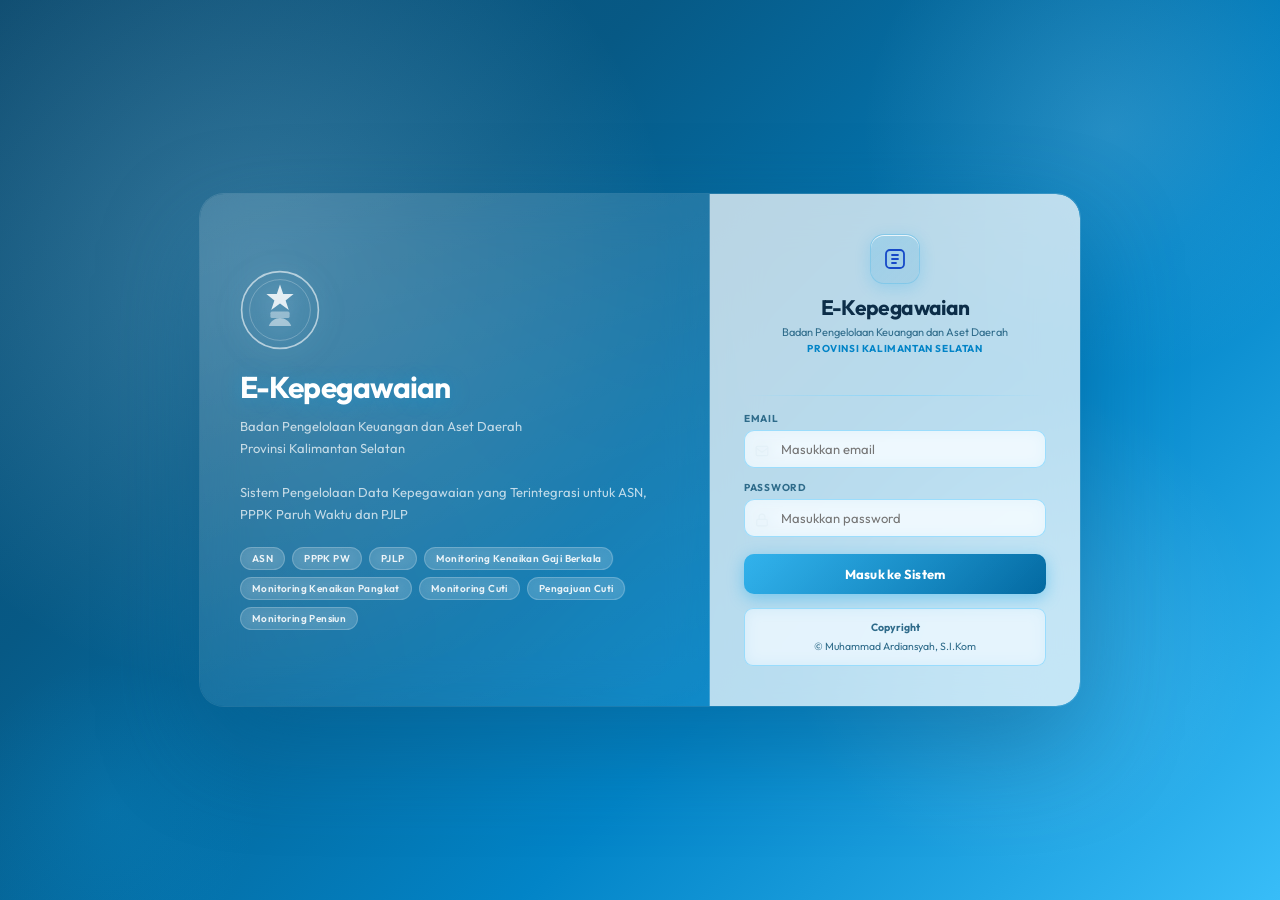
==== index.html @ 92412615 "Add files via upload" ====
<!DOCTYPE html>
<html lang="id">
<head>
<meta charset="UTF-8">
<meta name="viewport" content="width=device-width, initial-scale=1.0">
<title>E-Kepegawaian — BPKAD Provinsi Kalimantan Selatan</title>

<!-- Fonts -->
<link rel="preconnect" href="https://fonts.googleapis.com">
<link href="https://fonts.googleapis.com/css2?family=Outfit:wght@300;400;500;600;700&family=JetBrains+Mono:wght@400;500&display=swap" rel="stylesheet">

<!-- Styles -->
<link rel="stylesheet" href="css/main.css">

<!-- External Libraries -->
<script src="https://cdn.jsdelivr.net/npm/@supabase/supabase-js@2"></script>
<script src="https://cdnjs.cloudflare.com/ajax/libs/html2pdf.js/0.10.1/html2pdf.bundle.min.js"></script>
<script>
// Load XLSX asynchronously — app init waits until ready
var _xlsxReady = false;
(function(){
  var s = document.createElement('script');
  s.src = 'https://cdnjs.cloudflare.com/ajax/libs/xlsx/0.18.5/xlsx.full.min.js';
  s.async = true;
  s.onload = function(){ _xlsxReady = true; };
  s.onerror = function(){ _xlsxReady = false; console.warn('XLSX library failed to load. Export/Import will be unavailable.'); };
  document.head.appendChild(s);
})();
</script>
</head>
<body>

<!-- LOGIN SCREEN -->
<div id="login-screen">
  <div class="login-orb2"></div>
  <div class="login-wrap">
    <!-- Left branding panel -->
    <div class="login-side">
      <svg class="login-side-seal" viewBox="0 0 100 100" fill="none" xmlns="http://www.w3.org/2000/svg">
        <circle cx="50" cy="50" r="48" stroke="rgba(255,255,255,0.6)" stroke-width="2"/>
        <circle cx="50" cy="50" r="38" stroke="rgba(255,255,255,0.3)" stroke-width="1"/>
        <path d="M50 18L54 30H67L57 38L61 50L50 42L39 50L43 38L33 30H46L50 18Z" fill="rgba(255,255,255,0.85)"/>
        <path d="M50 60C44 60 38 64 36 70H64C62 64 56 60 50 60Z" fill="rgba(255,255,255,0.5)"/>
        <rect x="38" y="52" width="24" height="8" rx="2" fill="rgba(255,255,255,0.4)"/>
      </svg>
      <div class="login-side-title">E-Kepegawaian</div>
      <div class="login-side-sub">Badan Pengelolaan Keuangan dan Aset Daerah<br>Provinsi Kalimantan Selatan<br><br>Sistem Pengelolaan Data Kepegawaian yang Terintegrasi untuk ASN, PPPK Paruh Waktu dan PJLP</div>
      <div class="login-side-badges">
        <span class="login-badge">ASN</span>
        <span class="login-badge">PPPK PW</span>
        <span class="login-badge">PJLP</span>
        <span class="login-badge">Monitoring Kenaikan Gaji Berkala</span>
        <span class="login-badge">Monitoring Kenaikan Pangkat</span>
        <span class="login-badge">Monitoring Cuti</span>
        <span class="login-badge">Pengajuan Cuti</span>
        <span class="login-badge">Monitoring Pensiun</span>
      </div>
    </div>
    <!-- Right login form -->
    <div class="login-card">
      <div class="login-logo">
        <div class="login-logo-icon">
          <svg viewBox="0 0 24 24" fill="none" stroke="#1649c8" stroke-width="1.8" stroke-linecap="round"><rect x="3" y="3" width="18" height="18" rx="4"/><path d="M9 12h6M9 8h6M9 16h4"/></svg>
        </div>
        <div class="login-title">E-Kepegawaian</div>
        <div class="login-title-inst">Badan Pengelolaan Keuangan dan Aset Daerah</div>
        <div class="login-title-prov">Provinsi Kalimantan Selatan</div>
      </div>
      <div class="login-divider"></div>
      <div class="login-form">
        <div class="lf-group">
          <label>Email</label>
          <svg class="lf-icon" width="14" height="14" viewBox="0 0 24 24" fill="none" stroke="currentColor" stroke-width="2" stroke-linecap="round"><rect x="2" y="4" width="20" height="16" rx="2"/><path d="M2 7l10 7 10-7"/></svg>
          <input type="email" id="l-user" placeholder="Masukkan email" autocomplete="email">
        </div>
        <div class="lf-group">
          <label>Password</label>
          <svg class="lf-icon" width="14" height="14" viewBox="0 0 24 24" fill="none" stroke="currentColor" stroke-width="2" stroke-linecap="round"><rect x="3" y="11" width="18" height="11" rx="2"/><path d="M7 11V7a5 5 0 0 1 10 0v4"/></svg>
          <input type="password" id="l-pass" placeholder="Masukkan password" autocomplete="current-password">
        </div>
        <div class="login-error" id="l-err">Email atau password salah.</div>
        <button class="login-btn" onclick="doLogin()">Masuk ke Sistem</button>
      </div>
      <div class="login-accounts"><strong>Copyright</strong><br>© Muhammad Ardiansyah, S.I.Kom</div>
    </div>
  </div>
</div>

<!-- TOAST -->
<div class="toast" id="toast"></div>

<!-- MODAL OVERLAY -->
<div class="modal-overlay" id="modal" style="display:none" onclick="closeModalOutside(event)">
  <div class="modal" id="modal-box">
    <div class="modal-hdr"><div class="modal-title" id="modal-title">–</div><button class="modal-close" onclick="closeModal()">×</button></div>
    <div class="modal-body" id="modal-body"></div>
    <div class="modal-footer" id="modal-footer"></div>
  </div>
</div>

<!-- CONFIRM OVERLAY -->
<div class="modal-overlay" id="confirm-overlay" style="display:none">
  <div class="confirm-box" id="confirm-box">
    <div class="confirm-title" id="confirm-title"></div>
    <div class="confirm-msg" id="confirm-msg"></div>
    <div class="confirm-actions" id="confirm-actions"></div>
  </div>
</div>

<!-- APP -->
<div id="app">
  <div class="app-topbar">
    <button class="hamburger" id="ham-btn" onclick="toggleSidebar()" aria-label="Menu">
      <span></span><span></span><span></span>
    </button>
    <!-- Instansi Seal SVG -->
    <svg class="app-topbar-seal" viewBox="0 0 60 60" fill="none" xmlns="http://www.w3.org/2000/svg">
      <circle cx="30" cy="30" r="28" stroke="rgba(255,255,255,0.5)" stroke-width="1.5"/>
      <circle cx="30" cy="30" r="22" stroke="rgba(255,255,255,0.25)" stroke-width="1"/>
      <path d="M30 10L33 18H42L35 23L38 31L30 26L22 31L25 23L18 18H27L30 10Z" fill="rgba(255,255,255,0.85)"/>
      <rect x="24" y="34" width="12" height="5" rx="1.5" fill="rgba(255,255,255,0.5)"/>
      <path d="M23 41C23 38.8 26.1 37 30 37C33.9 37 37 38.8 37 41H23Z" fill="rgba(255,255,255,0.4)"/>
    </svg>
    <div class="tb-brand">
      <div class="app-topbar-logo">E-Kepegawaian</div>
      <div class="app-topbar-sub">BPKAD Prov. Kalsel</div>
    </div>
    <div class="app-topbar-right">
      <div class="user-chip">
        <div class="user-av" id="user-av">A</div>
        <div class="user-info">
          <span class="user-name" id="user-label">–</span>
          <span class="user-role" id="user-role-badge">–</span>
        </div>
      </div>
      <button class="logout-btn" onclick="doLogout()">⎋ Keluar</button>
    </div>
  </div>

  <!-- Mobile overlay -->
  <div id="sidebar-overlay" onclick="toggleSidebar()"></div>

  <div class="app-body">
    <div id="sidebar">
      <div class="s-brand">
        <div class="s-brand-icon">
          <svg viewBox="0 0 24 24" fill="none" stroke="#1649c8" stroke-width="1.8" stroke-linecap="round"><rect x="3" y="3" width="18" height="18" rx="4"/><path d="M9 12h6M9 8h6M9 16h4"/></svg>
        </div>
        <div>
          <div class="s-brand-name">E-Kepegawaian</div>
          <div class="s-brand-sub">BPKAD Prov. Kalsel</div>
        </div>
      </div>
      <nav>
        <div class="nl">Utama</div>
        <button class="ni active" onclick="showPage('dashboard',this)">
          <svg viewBox="0 0 24 24" fill="none" stroke="currentColor" stroke-width="2" stroke-linecap="round"><rect x="3" y="3" width="7" height="7" rx="1"/><rect x="14" y="3" width="7" height="7" rx="1"/><rect x="3" y="14" width="7" height="7" rx="1"/><rect x="14" y="14" width="7" height="7" rx="1"/></svg>
          Dashboard
        </button>
        <div class="nl">Data Pegawai</div>
        <button class="ni" onclick="showPage('asn',this)">
          <svg viewBox="0 0 24 24" fill="none" stroke="currentColor" stroke-width="2" stroke-linecap="round"><circle cx="12" cy="8" r="4"/><path d="M4 20c0-4 3.6-7 8-7s8 3 8 7"/></svg>
          Data ASN
        </button>
        <button class="ni" onclick="showPage('pppk',this)">
          <svg viewBox="0 0 24 24" fill="none" stroke="currentColor" stroke-width="2" stroke-linecap="round"><path d="M17 21v-2a4 4 0 0 0-4-4H5a4 4 0 0 0-4 4v2"/><circle cx="9" cy="7" r="4"/><path d="M23 21v-2a4 4 0 0 0-3-3.87M16 3.13a4 4 0 0 1 0 7.75"/></svg>
          PPPK PW
        </button>
        <button class="ni" onclick="showPage('pjlp',this)">
          <svg viewBox="0 0 24 24" fill="none" stroke="currentColor" stroke-width="2" stroke-linecap="round"><rect x="2" y="7" width="20" height="14" rx="2"/><path d="M16 7V5a2 2 0 0 0-2-2h-4a2 2 0 0 0-2 2v2"/></svg>
          PJLP
        </button>
        <div class="nl">Administrasi</div>
        <button class="ni" onclick="showPage('cuti',this)">
          <svg viewBox="0 0 24 24" fill="none" stroke="currentColor" stroke-width="2" stroke-linecap="round"><rect x="3" y="4" width="18" height="18" rx="2"/><line x1="16" y1="2" x2="16" y2="6"/><line x1="8" y1="2" x2="8" y2="6"/><line x1="3" y1="10" x2="21" y2="10"/><path d="M8 14h.01M12 14h.01M16 14h.01M8 18h.01M12 18h.01M16 18h.01"/></svg>
          Pengajuan Cuti
          <span class="nbadge" id="cuti-badge">0</span>
        </button>
        <button class="ni" onclick="showPage('alokasi-cuti',this)">
          <svg viewBox="0 0 24 24" fill="none" stroke="currentColor" stroke-width="2" stroke-linecap="round"><circle cx="12" cy="12" r="9"/><path d="M12 8v4l3 3"/><path d="M3.05 11a9 9 0 1 0 .5-2.69"/></svg>
          Alokasi Cuti
        </button>
        <button class="ni" onclick="showPage('kp',this)">
          <svg viewBox="0 0 24 24" fill="none" stroke="currentColor" stroke-width="2" stroke-linecap="round"><polyline points="22 12 18 12 15 21 9 3 6 12 2 12"/></svg>
          Kenaikan Pangkat
          <span class="nbadge" id="kp-badge">0</span>
        </button>
        <button class="ni" onclick="showPage('kgb',this)">
          <svg viewBox="0 0 24 24" fill="none" stroke="currentColor" stroke-width="2" stroke-linecap="round"><circle cx="12" cy="12" r="9"/><polyline points="12 7 12 12 15 15"/></svg>
          KGB
          <span class="nbadge warn" id="kgb-badge">0</span>
        </button>
        <button class="ni" onclick="showPage('pensiun',this)">
          <svg viewBox="0 0 24 24" fill="none" stroke="currentColor" stroke-width="2" stroke-linecap="round"><path d="M20 21v-2a4 4 0 0 0-4-4H8a4 4 0 0 0-4 4v2"/><circle cx="12" cy="7" r="4"/><path d="M16 3.13a4 4 0 0 1 0 7.75"/><line x1="18" y1="8" x2="22" y2="8"/></svg>
          Monitoring Pensiun
          <span class="nbadge warn" id="pensiun-badge">0</span>
        </button>
        <div class="nl">Sistem</div>
        <button class="ni" onclick="showPage('audit',this)">
          <svg viewBox="0 0 24 24" fill="none" stroke="currentColor" stroke-width="2" stroke-linecap="round"><path d="M14 2H6a2 2 0 0 0-2 2v16a2 2 0 0 0 2 2h12a2 2 0 0 0 2-2V8z"/><polyline points="14 2 14 8 20 8"/><line x1="16" y1="13" x2="8" y2="13"/><line x1="16" y1="17" x2="8" y2="17"/><polyline points="10 9 9 9 8 9"/></svg>
          Audit Trail
        </button>
        <button class="ni" onclick="showPage('settings',this)">
          <svg viewBox="0 0 24 24" fill="none" stroke="currentColor" stroke-width="2" stroke-linecap="round"><circle cx="12" cy="12" r="3"/><path d="M19.07 4.93a10 10 0 0 1 1.41 1.41M2.93 4.93a10 10 0 0 0-1.41 1.41M19.07 19.07a10 10 0 0 0 1.41-1.41M2.93 19.07a10 10 0 0 1-1.41-1.41M12 2v2M12 20v2M2 12H0M22 12h2"/><circle cx="12" cy="12" r="7"/></svg>
          Pengaturan
        </button>
      </nav>
      <div class="s-foot" id="s-foot">E-Kepegawaian v4.0<br><span style="color:var(--grn-tx)">● Online</span> · © 2025 BPKAD Prov. Kalsel</div>
    </div>

    <div id="main">
      <div class="page-topbar">
        <div><div class="pt-title" id="pt-title">Dashboard</div><div class="pt-sub" id="pt-sub">Ringkasan data kepegawaian</div></div>
        <div class="pt-right" id="pt-actions"></div>
      </div>
      <div class="content">

        <!-- DASHBOARD -->
        <div class="page active" id="page-dashboard">
          <div class="stats-grid" id="db-stats"></div>
          <div id="db-alert-wrap"></div>
          <div class="charts-row" id="db-charts1"></div>
          <div class="charts-row3" id="db-charts2"></div>
          <div class="cc" id="db-kp-box"></div>
        </div>

        <!-- ASN -->
        <div class="page" id="page-asn">
          <div class="filter-row">
            <input class="search-box" type="text" placeholder="Cari NIP / Nama...">
            <select class="filter-sel" id="asn-f-unit"><option value="">Semua Unit</option></select>
            <select class="filter-sel" id="asn-f-sub"><option value="">Semua Sub Unit</option></select>
          </div>
          <div class="tc">
            <div class="tc-hdr"><div class="tc-title" id="asn-count">Data ASN</div></div>
            <div style="overflow-x:auto"><table style="width:100%"><thead id="asn-thead"></thead><tbody id="asn-tbody"></tbody></table></div>
            <div class="pg" id="asn-pg"></div>
          </div>
        </div>

        <!-- PPPK -->
        <div class="page" id="page-pppk">
          <div class="filter-row">
            <input class="search-box" type="text" placeholder="Cari NIPPPK / Nama...">
            <select class="filter-sel" id="pppk-f-unit"><option value="">Semua Unit</option></select>
            <select class="filter-sel" id="pppk-f-sub"><option value="">Semua Sub Unit</option></select>
          </div>
          <div class="tc">
            <div class="tc-hdr"><div class="tc-title" id="pppk-count">PPPK PW</div></div>
            <div style="overflow-x:auto"><table style="width:100%"><thead id="pppk-thead"></thead><tbody id="pppk-tbody"></tbody></table></div>
            <div class="pg" id="pppk-pg"></div>
          </div>
        </div>

        <!-- PJLP -->
        <div class="page" id="page-pjlp">
          <div class="filter-row">
            <input class="search-box" type="text" placeholder="Cari No.Pesanan / Nama...">
            <select class="filter-sel" id="pjlp-f-unit"><option value="">Semua Unit</option></select>
            <select class="filter-sel" id="pjlp-f-sub"><option value="">Semua Sub Unit</option></select>
          </div>
          <div class="tc">
            <div class="tc-hdr"><div class="tc-title" id="pjlp-count">PJLP</div></div>
            <div style="overflow-x:auto"><table style="width:100%"><thead id="pjlp-thead"></thead><tbody id="pjlp-tbody"></tbody></table></div>
            <div class="pg" id="pjlp-pg"></div>
          </div>
        </div>

        <!-- KP -->
        <div class="page" id="page-kp">
          <div class="filter-row">
            <input class="search-box" type="text" id="kp-q" placeholder="Cari NIP / Nama..." oninput="refreshTable2('kp')">
            <select class="filter-sel" id="kp-f-unit" onchange="refreshTable2('kp')"><option value="">Semua Unit</option></select>
            <select class="filter-sel" id="kp-f-status" onchange="refreshTable2('kp')">
              <option value="">Semua Status</option>
              <option value="Memenuhi Syarat">Memenuhi Syarat</option>
              <option value="Mengingatkan">Mengingatkan (≤ 4 bln)</option>
              <option value="Belum Memenuhi Syarat">Belum Memenuhi Syarat</option>
              <option value="Batas Pendidikan">Batas Pendidikan</option>
            </select>
          </div>
          <div class="tc">
            <div class="tc-hdr"><div class="tc-title">Kenaikan Pangkat</div></div>
            <div style="overflow-x:auto"><table style="width:100%"><thead id="kp-thead"></thead><tbody id="kp-tbody"></tbody></table></div>
            <div class="pg" id="kp-pg"></div>
          </div>
        </div>

        <!-- KGB -->
        <div class="page" id="page-kgb">
          <div class="filter-row">
            <input class="search-box" type="text" id="kgb-q" placeholder="Cari NIP / Nama..." oninput="refreshTable2('kgb')">
            <select class="filter-sel" id="kgb-f-unit" onchange="refreshTable2('kgb')"><option value="">Semua Unit</option></select>
            <select class="filter-sel" id="kgb-f-status" onchange="refreshTable2('kgb')">
              <option value="">Semua Status</option>
              <option value="Segera">Segera (≤ 30 hari)</option>
              <option value="Normal">Normal</option>
              <option value="Lewat Jatuh Tempo">Lewat Jatuh Tempo</option>
            </select>
          </div>
          <div class="tc">
            <div class="tc-hdr"><div class="tc-title">KGB</div></div>
            <div style="overflow-x:auto"><table style="width:100%"><thead id="kgb-thead"></thead><tbody id="kgb-tbody"></tbody></table></div>
            <div class="pg" id="kgb-pg"></div>
          </div>
        </div>

        <!-- PENSIUN -->
        <div class="page" id="page-pensiun">
          <div class="filter-row">
            <input class="search-box" type="text" id="pensiun-q" placeholder="Cari NIP / Nama..." oninput="refreshTablePensiun()">
            <select class="filter-sel" id="pensiun-unit" onchange="refreshTablePensiun()"><option value="">Semua Unit</option></select>
            <select class="filter-sel" id="pensiun-status" onchange="refreshTablePensiun()">
              <option value="">Semua Status</option>
              <option value="Segera Pensiun">Segera Pensiun (≤6 bln)</option>
              <option value="Aktif">Aktif</option>
            </select>
            <button class="btn btn-primary" onclick="exportExcelPensiun()">⬇ Export Excel</button>
          </div>
          <!-- Ringkasan -->
          <div style="display:flex;gap:8px;flex-wrap:wrap;margin-bottom:10px">

          </div>
          <div class="tc">
            <div class="tc-hdr"><div class="tc-title" id="pensiun-count">Monitoring Pensiun ASN</div></div>
            <div style="overflow-x:auto"><table style="width:100%"><thead id="pensiun-thead"></thead><tbody id="pensiun-tbody"></tbody></table></div>
            <div class="pg" id="pensiun-pg"></div>
          </div>
        </div>

        <!-- SETTINGS -->
        <div class="page" id="page-settings">
          <div>

            <!-- Logo Instansi Section -->
            <div class="cc admin-only" style="margin-bottom:16px">
              <div class="cc-title"><span class="cc-title-dot" style="background:#1649c8"></span>Logo Instansi</div>
              <div style="display:flex;align-items:center;gap:20px;margin-bottom:16px">
                <div id="logo-preview-wrap" style="width:80px;height:80px;border-radius:12px;border:2px dashed var(--bd2);overflow:hidden;display:flex;align-items:center;justify-content:center;background:var(--bg2);flex-shrink:0">
                  <img id="logo-preview-img" src="" alt="" style="width:100%;height:100%;object-fit:contain;display:none">
                  <svg id="logo-preview-placeholder" width="32" height="32" viewBox="0 0 24 24" fill="none" stroke="var(--tx3)" stroke-width="1.5" stroke-linecap="round"><rect x="3" y="3" width="18" height="18" rx="4"/><path d="M9 12h6M9 8h6M9 16h4"/></svg>
                </div>
                <div style="flex:1">
                  <div style="font-size:13px;font-weight:600;margin-bottom:4px">Logo saat ini</div>
                  <div id="logo-filename" style="font-size:11px;color:var(--tx3);margin-bottom:10px">Belum ada logo yang diupload</div>
                  <div style="display:flex;gap:8px">
                    <button class="btn btn-primary always-allow" onclick="document.getElementById('logo-file-input').click()">
                      <svg width="12" height="12" viewBox="0 0 24 24" fill="none" stroke="currentColor" stroke-width="2" stroke-linecap="round"><path d="M21 15v4a2 2 0 0 1-2 2H5a2 2 0 0 1-2-2v-4"/><polyline points="17 8 12 3 7 8"/><line x1="12" y1="3" x2="12" y2="15"/></svg>
                      Upload Logo
                    </button>
                    <button class="btn btn-danger always-allow" id="logo-remove-btn" onclick="removeLogo()" style="display:none">Hapus Logo</button>
                  </div>
                  <input type="file" id="logo-file-input" accept=".jpg,.jpeg,.png" style="display:none" onchange="handleLogoUpload(event)">
                  <div style="font-size:11px;color:var(--tx3);margin-top:8px">Format: JPG, PNG · Maks: 2MB · Rekomendasi: 200×200px</div>
                </div>
              </div>
              <div id="logo-upload-status"></div>
            </div>
<!-- Tambahkan ini di halaman Pengaturan, misalnya setelah section Fonnte Token -->

<div class="card" style="margin-bottom:18px">
  <div style="font-size:13px;font-weight:700;color:var(--tx1);margin-bottom:12px">
    🔢 Penomoran Surat Cuti
  </div>
  <div style="font-size:12px;color:var(--tx2);margin-bottom:12px;line-height:1.6;background:var(--primary-bg);border-radius:8px;padding:10px 12px">
    Atur nomor urut awal surat cuti tahun ini.<br>
    Jika surat terakhir bernomor <strong>045</strong>, isi <strong>46</strong> agar surat berikutnya mulai dari 046.<br>
    <span style="font-size:11px;color:var(--tx3)">Nomor dapat diubah juga secara manual saat cetak surat.</span>
  </div>
  <div style="display:flex;gap:10px;align-items:flex-end">
    <div class="fg" style="flex:1;margin:0">
      <label>Nomor Urut Awal Surat Cuti Tahun Ini</label>
      <input type="number" id="no-urut-cuti-input" min="1" placeholder="cth: 46" style="max-width:180px">
    </div>
    <button class="btn btn-primary" onclick="saveNoUrutCuti()">Simpan</button>
  </div>
</div>
            <!-- Tambahkan di halaman Pengaturan, setelah section Nomor Urut Surat Cuti -->

<div class="card" style="margin-bottom:18px">
  <div style="font-size:13px;font-weight:700;color:var(--tx1);margin-bottom:4px">
    📅 Libur Nasional
  </div>
  <div style="font-size:11px;color:var(--tx3);margin-bottom:14px">
    Data diambil otomatis dari API. Anda bisa tambah/hapus secara manual.
  </div>

  <!-- Pilih tahun + tombol aksi -->
  <div style="display:flex;gap:8px;align-items:center;flex-wrap:wrap;margin-bottom:12px">
    <select id="libur-tahun-select" style="width:100px" onchange="renderLiburNasional()">
      <option value="2025">2025</option>
      <option value="2026" selected>2026</option>
      <option value="2027">2027</option>
    </select>
    <span id="libur-count" style="font-size:11px;color:var(--tx3);flex:1">— hari libur</span>
    <button class="btn" onclick="syncLiburDariAPI()" title="Ambil dari API dan merge">
      🔄 Sync API
    </button>
    <button class="btn" onclick="resetLiburKeAPI()" title="Timpa dengan data API">
      ↺ Reset dari API
    </button>
  </div>

  <!-- Tambah manual -->
  <div style="display:flex;gap:8px;align-items:flex-end;margin-bottom:12px">
    <div class="fg" style="flex:1;margin:0">
      <label>Tambah Tanggal Libur Manual</label>
      <input type="date" id="libur-tgl-input">
    </div>
    <button class="btn btn-primary" onclick="tambahLiburManual()">+ Tambah</button>
  </div>

  <!-- Daftar libur -->
  <div id="libur-list" style="max-height:280px;overflow-y:auto;font-size:12px">
    <div style="color:var(--tx3);font-size:12px">Memuat...</div>
  </div>
</div>

            <!-- Tabel Gaji PNS PP No. 5/2024 -->
            <div class="cc admin-only" style="margin-bottom:16px">
              <div class="cc-title"><span class="cc-title-dot" style="background:#1649c8"></span>Tabel Gaji Pokok PNS — PP No. 5 Tahun 2024</div>
              <div style="font-size:11px;color:var(--tx2);margin-bottom:12px;line-height:1.6;background:var(--primary-bg);border-radius:8px;padding:10px 12px">
                Isi gaji pokok sesuai golongan dan masa kerja. Nilai digunakan untuk kalkulasi otomatis saat cetak SK KGB.<br>
                <span style="font-size:10px;color:var(--tx3)">Geser tabel ke kanan untuk melihat semua kolom masa kerja.</span>
              </div>
              <div id="tabel-gaji-container">
                <div style="color:var(--tx3);font-size:12px;padding:12px 0">Memuat tabel gaji...</div>
              </div>
            </div>

            <!-- Template Pesan WA -->
            <div class="cc admin-only" style="margin-bottom:16px">
              <div class="cc-title"><span class="cc-title-dot" style="background:#25D366"></span>Template Pesan WhatsApp</div>
              <div style="font-size:12px;color:var(--tx2);margin-bottom:12px;line-height:1.6;background:var(--grn-bg);border-radius:8px;padding:10px 12px">
                Variabel yang bisa dipakai: <code>{nama}</code> <code>{nip}</code> <code>{jenis_cuti}</code> <code>{tgl_mulai}</code> <code>{tgl_selesai}</code> <code>{hari_kerja}</code> <code>{sisa_cuti}</code> <code>{no_surat}</code> <code>{alasan}</code> <code>{disetujui_oleh}</code>
              </div>
              <div id="wa-templates-form"></div>
              <button class="btn btn-success always-allow" onclick="saveWATemplates()" style="margin-top:12px">Simpan Semua Template</button>
            </div>

            <!-- Fonnte WA Config -->
            <div class="cc admin-only" style="margin-bottom:16px">
              <div class="cc-title"><span class="cc-title-dot" style="background:#25D366"></span>Konfigurasi WhatsApp (Fonnte)</div>
              <div style="font-size:12px;color:var(--tx2);margin-bottom:12px;line-height:1.6;background:var(--grn-bg);border-radius:8px;padding:10px 12px">
                Token didapat dari <strong>dashboard.fonnte.com</strong> → Devices → Token.<br>
                Token disimpan di database dan digunakan untuk notifikasi pengajuan & persetujuan cuti.
              </div>
              <div style="display:flex;gap:10px;align-items:flex-end">
                <div class="fg" style="flex:1;margin-bottom:0">
                  <label>Fonnte Token</label>
                  <input type="text" id="fonnte-token-input" placeholder="Paste token Fonnte di sini...">
                </div>
                <button class="btn btn-success always-allow" onclick="saveFonnteToken()" style="white-space:nowrap">Simpan Token</button>
                <button class="btn always-allow" onclick="testFonnteToken()" style="white-space:nowrap">Test WA</button>
              </div>
              <!-- WA Admin TTE -->
              <div style="margin-top:14px;padding-top:14px;border-top:1px solid var(--bd)">
                <div style="font-size:11px;color:var(--tx3);margin-bottom:8px">
                  📋 Nomor WA Admin TTE — digunakan untuk pengiriman SK yang memerlukan Tanda Tangan Elektronik.
                </div>
                <div style="display:flex;gap:10px;align-items:flex-end">
                  <div class="fg" style="flex:1;margin-bottom:0">
                    <label>Nomor WA Admin TTE</label>
                    <input type="text" id="wa-admin-tte-input" placeholder="cth: 08123456789">
                  </div>
                  <button class="btn btn-success always-allow" onclick="saveWaAdminTTE()" style="white-space:nowrap">Simpan</button>
                </div>
              </div>
            </div>

            <!-- Manajemen Pengguna -->
            <div class="cc admin-only" style="margin-bottom:16px" id="user-mgmt-section">
              <div class="cc-title" style="display:flex;align-items:center;justify-content:space-between">
                <span><span class="cc-title-dot" style="background:#5b21b6"></span>Manajemen Pengguna</span>
                <button class="btn btn-primary btn-sm always-allow" onclick="openTambahUser()">+ Tambah Pengguna</button>
              </div>
              <div style="overflow-x:auto;margin-top:8px">
                <table style="width:100%;border-collapse:collapse;font-size:12px">
                  <thead>
                    <tr style="background:var(--bg2)">
                      <th style="padding:8px 12px;text-align:left;font-size:10px;font-weight:700;color:var(--tx2);text-transform:uppercase;letter-spacing:.04em;border-bottom:1px solid var(--bd)">Username</th>
                      <th style="padding:8px 12px;text-align:left;font-size:10px;font-weight:700;color:var(--tx2);text-transform:uppercase;letter-spacing:.04em;border-bottom:1px solid var(--bd)">Nama / Label</th>
                      <th style="padding:8px 12px;text-align:left;font-size:10px;font-weight:700;color:var(--tx2);text-transform:uppercase;letter-spacing:.04em;border-bottom:1px solid var(--bd)">Role</th>
                      <th style="padding:8px 12px;text-align:left;font-size:10px;font-weight:700;color:var(--tx2);text-transform:uppercase;letter-spacing:.04em;border-bottom:1px solid var(--bd)">Dibuat</th>
                      <th style="padding:8px 12px;border-bottom:1px solid var(--bd)"></th>
                    </tr>
                  </thead>
                  <tbody id="user-table-body"></tbody>
                </table>
              </div>
            </div>

            

            <!-- App Info -->
            <div class="cc">
              <div class="cc-title"><span class="cc-title-dot" style="background:var(--tx3)"></span>Informasi Sistem</div>
              <div style="display:grid;grid-template-columns:1fr 1fr;gap:10px;font-size:12px">
                <div style="padding:10px;background:var(--bg2);border-radius:8px"><div style="color:var(--tx3);font-size:10px;margin-bottom:3px">VERSI</div><strong>E-Kepegawaian v6.0</strong></div>
                <div style="padding:10px;background:var(--bg2);border-radius:8px"><div style="color:var(--tx3);font-size:10px;margin-bottom:3px">INSTANSI</div><strong>BPKAD Prov. Kalsel</strong></div>
                <div style="padding:10px;background:var(--bg2);border-radius:8px"><div style="color:var(--tx3);font-size:10px;margin-bottom:3px">STORAGE</div><strong>Supabase PostgreSQL</strong></div>
                <div style="padding:10px;background:var(--bg2);border-radius:8px"><div style="color:var(--tx3);font-size:10px;margin-bottom:3px">PENGGUNA LOGIN</div><strong id="settings-user-info">–</strong></div>
              </div>
            </div>

          </div>
        </div>

        <!-- AUDIT TRAIL -->
        <div class="page" id="page-audit">
          <div id="audit-container">
            <div style="text-align:center;padding:30px;color:var(--tx3)">Memuat log aktivitas...</div>
          </div>
        </div>

        <!-- PENGAJUAN CUTI -->
        <div class="page" id="page-cuti">
          <div class="filter-row">
            <input class="search-box" type="text" id="cuti-search" placeholder="Cari nama / NIP...">
            <select class="filter-sel" id="cuti-f-unit"><option value="">Semua Unit</option></select>
            <select class="filter-sel" id="cuti-f-status">
              <option value="">Semua Status</option>
              <option value="draft">Draft</option>
              <option value="step1">Menunggu Atasan Langsung</option>
              <option value="step2">Menunggu Pejabat yang Berwenang Memberikan Cuti</option>
              <option value="approved">Disetujui</option>
              <option value="rejected">Ditolak</option>
              <option value="cancelled">Dibatalkan</option>
            </select>
            <select class="filter-sel" id="cuti-f-year"><option value="">Semua Tahun</option></select>
          </div>
          <div class="tc">
            <div class="tc-hdr"><div class="tc-title" id="cuti-count">Pengajuan Cuti</div></div>
            <div style="overflow-x:auto"><table style="width:100%"><thead id="cuti-thead"></thead><tbody id="cuti-tbody"></tbody></table></div>
            <div class="pg" id="cuti-pg"></div>
          </div>
        </div>

        <!-- ALOKASI CUTI -->
        <div class="page" id="page-alokasi-cuti">
          <div>
            <div class="cc admin-only" style="margin-bottom:14px">
              <div class="cc-title"><span class="cc-title-dot" style="background:#1649c8"></span>Pengaturan Alokasi & Kebijakan Cuti</div>
              <div style="display:grid;grid-template-columns:1fr 1fr;gap:14px;margin-top:10px">
                <!-- Kolom kiri: alokasi default -->
                <div style="padding:14px;background:var(--bg2);border-radius:10px">
                  <div style="font-size:11px;font-weight:700;color:var(--tx2);text-transform:uppercase;letter-spacing:.04em;margin-bottom:10px">Alokasi Default Per Tahun</div>
                  <div style="display:flex;align-items:center;gap:8px;margin-bottom:6px">
                    <input type="number" id="def-al-global" min="0" max="365" style="width:80px;font-size:16px;font-weight:700;text-align:center">
                    <span style="font-size:12px;color:var(--tx2)">hari / tahun</span>
                  </div>
                  <div style="font-size:11px;color:var(--tx3)">Berlaku untuk semua ASN yang belum di-override</div>
                </div>
                <!-- Kolom kanan: carry over -->
                <div style="padding:14px;background:var(--bg2);border-radius:10px">
                  <div style="font-size:11px;font-weight:700;color:var(--tx2);text-transform:uppercase;letter-spacing:.04em;margin-bottom:10px">Sisa Cuti Tahun Lalu (Carry Over)</div>
                  <div style="display:flex;align-items:center;gap:10px;margin-bottom:8px">
                    <label style="display:flex;align-items:center;gap:6px;cursor:pointer;font-size:12px">
                      <input type="checkbox" id="co-enabled" style="width:15px;height:15px;accent-color:var(--primary)">
                      Aktifkan carry over otomatis
                    </label>
                  </div>
                  <div id="co-max-wrap" style="display:flex;align-items:center;gap:8px;margin-bottom:4px">
                    <span style="font-size:12px;color:var(--tx2)">Maks carry over:</span>
                    <input type="number" id="co-max" min="0" max="999" style="width:70px;text-align:center">
                    <span style="font-size:12px;color:var(--tx2)">hari</span>
                    <span style="font-size:10px;color:var(--tx3)">(999 = tidak terbatas)</span>
                  </div>
                  <div style="font-size:11px;color:var(--tx3)">Sisa cuti tahun lalu otomatis ditambahkan ke alokasi tahun ini. Admin tetap bisa mengatur manual per pegawai.</div>
                </div>
              </div>
              <div style="margin-top:12px;display:flex;gap:8px;align-items:center">
                <button class="btn btn-primary always-allow" onclick="saveDefaultAlokasi()">Simpan Pengaturan</button>
                <span id="alokasi-save-msg" style="font-size:11px;color:var(--grn-tx)"></span>
              </div>
            </div>
            <div class="cc">
              <div class="cc-title"><span class="cc-title-dot" style="background:#065f46"></span>Override Alokasi Per Pegawai ASN</div>
              <div style="display:flex;gap:8px;margin-bottom:12px;flex-wrap:wrap">
                <input class="search-box" type="text" id="alokasi-search" placeholder="Cari nama / NIP..." style="flex:1;min-width:180px">
                <select class="filter-sel" id="alokasi-f-unit"><option value="">Semua Unit</option></select>
                <select class="filter-sel" id="alokasi-f-year">
                  <option value="">Tahun ini</option>
                </select>
              </div>
              <div style="overflow-x:auto">
                <table style="width:100%"><thead id="alokasi-thead"></thead><tbody id="alokasi-tbody"></tbody></table>
              </div>
              <div class="pg" id="alokasi-pg"></div>
            </div>
          </div>
        </div>

        <!-- DETAIL CUTI -->
        <div class="page" id="page-cuti-detail">
          <div class="detail-wrap" id="cuti-detail-content"></div>
        </div>

        <!-- PRINT SURAT CUTI -->
        <div id="print-surat"></div>
        <div id="print-surat-kgb"></div>

        <!-- DETAIL -->
        <div class="page" id="page-detail"><div class="detail-wrap" id="detail-content"></div></div>

      </div><!-- content -->
    </div><!-- main -->
  </div><!-- app-body -->
</div><!-- app -->


<!-- App Scripts — urutan load penting! -->
<script src="js/config.js"></script>
<script src="js/helpers.js"></script>
<script src="js/nav.js"></script>
<script src="js/data.js"></script>
<script src="js/dashboard.js"></script>
<script src="js/table.js"></script>
<script src="js/form.js"></script>
<script src="js/photo.js"></script>
<script src="js/settings.js"></script>
<script src="js/audittrail.js"></script>
<script src="js/cuti.js"></script>
<script src="js/alokasi.js"></script>
<script src="js/app.js"></script>
<script src="js/kgb.js"></script>
  <script src="js/auth.js"></script>

</body>
</html>
---- css/main.css ----
*,*::before,*::after{box-sizing:border-box;margin:0;padding:0}
:root{
  --fm:'Outfit','Segoe UI',system-ui,sans-serif;
  --fmo:'JetBrains Mono','Consolas',monospace;

  /* Sky-cloud blue palette */
  --sky-50:#f0f9ff;--sky-100:#e0f2fe;--sky-200:#bae6fd;
  --sky-300:#7dd3fc;--sky-400:#38bdf8;--sky-500:#0ea5e9;
  --sky-600:#0284c7;--sky-700:#0369a1;--sky-800:#075985;--sky-900:#0c4a6e;

  /* Glass surface vars */
  --glass-bg:rgba(255,255,255,0.62);
  --glass-border:rgba(255,255,255,0.75);
  --glass-shadow:0 8px 32px rgba(14,165,233,0.12);
  --glass-blur:blur(16px);

  /* Background mesh */
  --bg0:#dff0fc;
  --bg1:rgba(255,255,255,0.75);
  --bg2:rgba(240,249,255,0.8);
  --bg3:#bae6fd;

  /* Text */
  --tx1:#0c2d48;--tx2:#2e6b8a;--tx3:#6ba3bc;

  /* Brand */
  --primary:#0284c7;--primary-bg:rgba(14,165,233,0.1);--primary-tx:#0369a1;
  --primary-dark:#075985;--primary-glow:rgba(14,165,233,0.35);

  /* Status */
  --grn-bg:rgba(209,250,229,0.7);--grn-tx:#065f46;--grn-bd:#6ee7b7;
  --amb-bg:rgba(254,243,199,0.7);--amb-tx:#92400e;--amb-bd:#fcd34d;
  --red-bg:rgba(254,226,226,0.7);--red-tx:#991b1b;--red-bd:#fca5a5;
  --pur-bg:rgba(237,233,254,0.7);--pur-tx:#5b21b6;

  /* Borders */
  --bd:rgba(186,230,253,0.6);
  --bd2:rgba(125,211,252,0.7);

  /* Radius & shadow */
  --r8:10px;--r12:14px;--r16:18px;
  --shadow:0 2px 12px rgba(14,165,233,0.08),0 1px 3px rgba(14,165,233,0.05);
  --shadow-md:0 8px 32px rgba(14,165,233,0.15);
  --shadow-lg:0 20px 60px rgba(12,74,110,0.18);
  --transition:.2s cubic-bezier(.4,0,.2,1);
}

/* ── GLOBAL BACKGROUND MESH ── */
body{
  font-family:var(--fm);font-size:14px;color:var(--tx1);height:100vh;overflow:hidden;
  background:
    radial-gradient(ellipse 80% 60% at 20% -10%, rgba(186,230,253,0.7) 0%, transparent 60%),
    radial-gradient(ellipse 60% 50% at 80% 110%, rgba(14,165,233,0.15) 0%, transparent 55%),
    radial-gradient(ellipse 40% 40% at 60% 30%, rgba(224,242,254,0.5) 0%, transparent 50%),
    linear-gradient(160deg, #dff0fc 0%, #e0f2fe 40%, #f0f9ff 100%);
}

/* ── SKELETON LOADING ── */
@keyframes shimmer{0%{background-position:-400px 0}100%{background-position:400px 0}}
.skeleton{background:linear-gradient(90deg,var(--bg3) 25%,var(--bg2) 50%,var(--bg3) 75%);background-size:800px 100%;animation:shimmer 1.4s infinite;border-radius:6px}

/* ── HOVER LIFT ── */
.hover-lift{transition:transform var(--transition),box-shadow var(--transition)}
.hover-lift:hover{transform:translateY(-2px);box-shadow:var(--shadow-md)}

/* ── FADE IN ── */
@keyframes fadeUp{from{opacity:0;transform:translateY(10px)}to{opacity:1;transform:translateY(0)}}
.fade-up{animation:fadeUp .35s ease both}
.fade-up-1{animation-delay:.05s}.fade-up-2{animation-delay:.1s}.fade-up-3{animation-delay:.15s}.fade-up-4{animation-delay:.2s}

/* ── PULSE DOT ── */
@keyframes pulse{0%,100%{opacity:1;transform:scale(1)}50%{opacity:.5;transform:scale(.85)}}
.pulse-dot{width:7px;height:7px;border-radius:50%;display:inline-block;animation:pulse 1.8s ease infinite}

/* ── MOBILE RESPONSIVE ── */
@media(max-width:768px){
  #sidebar{position:fixed;left:-240px;top:0;bottom:0;z-index:500;transition:left .25s ease;box-shadow:none}
  #sidebar.open{left:0;box-shadow:4px 0 20px rgba(0,0,0,.15)}
  .app-body{flex-direction:column}
  #main{width:100%}
  .stats-grid{grid-template-columns:repeat(2,minmax(0,1fr))!important}
  .charts-row{grid-template-columns:1fr!important}
  .charts-row3{grid-template-columns:1fr!important}
  .detail-grid{grid-template-columns:1fr!important}
  .form-grid{grid-template-columns:1fr!important}
  .fg.full{grid-column:span 1!important}
  .app-topbar-sub{display:none}
  .hamburger{display:flex!important}
  table{font-size:11px}
  thead th{padding:6px 8px}
  tbody td{padding:7px 8px}
  .mobile-hide{display:none!important}
}
@media(max-width:480px){
  .stats-grid{grid-template-columns:1fr!important}
  .login-card{width:92vw;padding:28px 20px}
}

/* ── LOGIN — glassmorphism sky ── */
@keyframes floatOrb{0%,100%{transform:translateY(0) scale(1)}50%{transform:translateY(-30px) scale(1.05)}}
@keyframes loginFadeIn{from{opacity:0;transform:scale(.97)}to{opacity:1;transform:scale(1)}}

#login-screen{
  position:fixed;inset:0;
  background:linear-gradient(135deg,#0c4a6e 0%,#075985 30%,#0284c7 65%,#38bdf8 100%);
  display:flex;align-items:center;justify-content:center;z-index:9999;overflow:hidden
}
#login-screen::before{
  content:'';position:absolute;inset:0;
  background:
    radial-gradient(circle 600px at 20% 30%,rgba(186,230,253,.25) 0%,transparent 70%),
    radial-gradient(circle 400px at 80% 70%,rgba(255,255,255,.12) 0%,transparent 60%);
}
/* Floating orbs */
#login-screen::after{
  content:'';position:absolute;width:500px;height:500px;border-radius:50%;
  background:radial-gradient(circle,rgba(186,230,253,.18) 0%,transparent 70%);
  top:-120px;right:-80px;animation:floatOrb 8s ease-in-out infinite;
}
.login-orb2{
  position:absolute;width:300px;height:300px;border-radius:50%;
  background:radial-gradient(circle,rgba(14,165,233,.15) 0%,transparent 70%);
  bottom:-60px;left:-40px;animation:floatOrb 10s ease-in-out infinite .5s;
  z-index:0;pointer-events:none;
}
.login-wrap{
  display:flex;width:100%;max-width:880px;min-height:510px;
  border-radius:24px;overflow:hidden;
  box-shadow:0 40px 100px rgba(7,89,133,.45),0 0 0 1px rgba(255,255,255,.15);
  position:relative;z-index:1;animation:loginFadeIn .5s ease both;
}
.login-side{
  flex:1;
  background:linear-gradient(160deg,rgba(255,255,255,.14) 0%,rgba(255,255,255,.06) 100%);
  backdrop-filter:blur(20px);-webkit-backdrop-filter:blur(20px);
  padding:48px 40px;display:flex;flex-direction:column;justify-content:center;
  border-right:1px solid rgba(255,255,255,.2);
}
.login-side-seal{width:80px;height:80px;margin-bottom:20px;filter:drop-shadow(0 4px 12px rgba(186,230,253,.5))}
.login-side-title{font-size:30px;font-weight:700;color:#fff;line-height:1.15;letter-spacing:-.03em;text-shadow:0 2px 20px rgba(14,165,233,.4)}
.login-side-sub{font-size:13px;color:rgba(255,255,255,.72);margin-top:10px;line-height:1.7}
.login-side-badges{display:flex;gap:7px;margin-top:22px;flex-wrap:wrap}
.login-badge{
  font-size:10px;font-weight:600;padding:4px 11px;border-radius:20px;
  background:rgba(255,255,255,.15);color:rgba(255,255,255,.9);letter-spacing:.04em;
  border:1px solid rgba(255,255,255,.2);backdrop-filter:blur(8px);
}
.login-card{
  width:370px;flex-shrink:0;padding:40px 34px;display:flex;flex-direction:column;justify-content:center;
  background:rgba(255,255,255,.72);backdrop-filter:blur(24px);-webkit-backdrop-filter:blur(24px);
}
.login-logo{text-align:center;margin-bottom:24px}
.login-logo-icon{
  width:50px;height:50px;
  background:linear-gradient(135deg,rgba(14,165,233,.15),rgba(2,132,199,.1));
  border-radius:14px;display:inline-flex;align-items:center;justify-content:center;margin-bottom:10px;
  box-shadow:0 4px 16px rgba(14,165,233,.2),inset 0 1px 0 rgba(255,255,255,.8);
  border:1px solid rgba(14,165,233,.2);
}
.login-logo-icon svg{width:24px;height:24px}
.login-title{font-size:21px;font-weight:700;color:var(--tx1);letter-spacing:-.03em}
.login-title-inst{font-size:11px;color:var(--tx2);margin-top:4px;line-height:1.5;font-weight:400}
.login-title-prov{font-size:10px;font-weight:700;color:var(--primary);letter-spacing:.06em;text-transform:uppercase;margin-top:2px}
.login-divider{height:1px;background:linear-gradient(90deg,transparent,var(--bd2),transparent);margin:16px 0}
.login-form{display:flex;flex-direction:column;gap:13px}
.lf-group label{display:block;font-size:10px;font-weight:700;color:var(--tx2);margin-bottom:5px;text-transform:uppercase;letter-spacing:.07em}
.lf-group{position:relative}
.lf-icon{position:absolute;left:11px;top:50%;transform:translateY(-50%);color:var(--tx3);pointer-events:none;margin-top:11px}
.lf-group input{
  width:100%;padding:10px 12px 10px 36px;border-radius:var(--r8);
  border:1.5px solid var(--bd2);
  background:rgba(240,249,255,0.7);
  backdrop-filter:blur(8px);
  font-family:var(--fm);font-size:13px;color:var(--tx1);outline:none;transition:all .2s;
}
.lf-group input:focus{
  border-color:var(--primary);background:rgba(255,255,255,.9);
  box-shadow:0 0 0 3px rgba(14,165,233,.12);
}
.login-btn{
  background:linear-gradient(135deg,var(--sky-500),var(--sky-700));
  color:#fff;border:none;border-radius:var(--r8);padding:12px;
  font-size:13px;font-weight:700;cursor:pointer;font-family:var(--fm);
  margin-top:4px;transition:all .2s;letter-spacing:.02em;
  box-shadow:0 4px 16px rgba(14,165,233,.4);
  position:relative;overflow:hidden;
}
.login-btn::after{content:'';position:absolute;inset:0;background:linear-gradient(135deg,rgba(255,255,255,.15),transparent);border-radius:inherit}
.login-btn:hover{transform:translateY(-1px);box-shadow:0 8px 24px rgba(14,165,233,.5)}
.login-btn:active{transform:translateY(0)}
.login-error{font-size:12px;color:var(--red-tx);background:rgba(254,226,226,.8);border:1px solid var(--red-bd);border-radius:8px;padding:8px 12px;display:none;animation:fadeUp .2s ease;backdrop-filter:blur(8px)}
.login-accounts{font-size:10.5px;color:var(--tx2);margin-top:14px;text-align:center;padding:9px 12px;background:rgba(224,242,254,.6);border-radius:9px;line-height:1.8;border:1px solid var(--bd2);backdrop-filter:blur(8px)}
@media(max-width:768px){.login-wrap{flex-direction:column;max-width:92vw;min-height:auto}.login-side{display:none}.login-card{width:100%;padding:32px 24px}}

/* ── APP ── */
#app{display:none;height:100vh;flex-direction:column}
#app.visible{display:flex}

/* ── TOPBAR — glass ── */
.app-topbar{
  background:rgba(7,89,133,.85);
  backdrop-filter:blur(20px);-webkit-backdrop-filter:blur(20px);
  border-bottom:1px solid rgba(186,230,253,.25);
  color:#fff;padding:0 18px;height:54px;display:flex;align-items:center;gap:12px;flex-shrink:0;
  box-shadow:0 4px 24px rgba(7,89,133,.3);
  position:relative;z-index:100;
}
.app-topbar::after{content:'';position:absolute;inset:0;background:linear-gradient(90deg,rgba(186,230,253,.08) 0%,transparent 60%);pointer-events:none}
.hamburger{width:32px;height:32px;border:none;background:rgba(255,255,255,.1);border-radius:8px;cursor:pointer;display:none;align-items:center;justify-content:center;flex-direction:column;gap:4px;padding:7px;border:1px solid rgba(255,255,255,.15)}
.hamburger span{width:16px;height:1.5px;background:#fff;border-radius:2px;transition:.2s}
.app-topbar-seal{width:32px;height:32px;object-fit:contain;opacity:.92;flex-shrink:0;filter:drop-shadow(0 2px 8px rgba(186,230,253,.4))}
.tb-brand{display:flex;flex-direction:column}
.app-topbar-logo{font-size:14px;font-weight:700;letter-spacing:-.02em;line-height:1.2}
.app-topbar-sub{font-size:10px;opacity:.65;letter-spacing:.02em}
.app-topbar-right{margin-left:auto;display:flex;align-items:center;gap:10px}
.user-chip{
  display:flex;align-items:center;gap:8px;
  background:rgba(255,255,255,.1);
  border-radius:22px;padding:4px 12px 4px 4px;font-size:12px;
  border:1px solid rgba(255,255,255,.18);
  backdrop-filter:blur(12px);transition:background .18s;cursor:default;
}
.user-chip:hover{background:rgba(255,255,255,.18)}
.user-av{
  width:26px;height:26px;border-radius:50%;
  background:linear-gradient(135deg,var(--sky-300),var(--sky-500));
  display:flex;align-items:center;justify-content:center;font-size:11px;font-weight:700;
  flex-shrink:0;box-shadow:0 2px 8px rgba(14,165,233,.4);
}
.user-info{display:flex;flex-direction:column;gap:1px}
.user-name{font-weight:600;font-size:12px;line-height:1}
.user-role{font-size:9px;opacity:.65;text-transform:uppercase;letter-spacing:.07em}
.logout-btn{
  background:rgba(255,255,255,.08);border:1px solid rgba(255,255,255,.18);
  color:#fff;padding:5px 12px;border-radius:8px;font-size:11px;font-weight:600;
  cursor:pointer;font-family:var(--fm);transition:all .18s;letter-spacing:.02em;
  backdrop-filter:blur(8px);
}
.logout-btn:hover{background:rgba(255,255,255,.2);transform:translateY(-1px)}

/* ── BODY LAYOUT ── */
.app-body{flex:1;display:flex;overflow:hidden}

/* ── SIDEBAR — glass panel ── */
#sidebar{
  width:232px;min-width:232px;
  background:rgba(255,255,255,.6);
  backdrop-filter:blur(20px);-webkit-backdrop-filter:blur(20px);
  border-right:1px solid rgba(186,230,253,.5);
  display:flex;flex-direction:column;overflow:hidden;
  box-shadow:4px 0 24px rgba(14,165,233,.06);
}
nav{flex:1;padding:10px 8px;overflow-y:auto}
.nl{font-size:10px;font-weight:700;color:var(--tx3);text-transform:uppercase;letter-spacing:.08em;padding:12px 10px 4px;opacity:.8}
.ni{
  display:flex;align-items:center;gap:9px;padding:8px 11px;border-radius:10px;
  cursor:pointer;margin-bottom:2px;font-size:12.5px;color:var(--tx2);
  border:none;background:none;width:100%;text-align:left;font-family:var(--fm);
  transition:all .18s;position:relative;
}
.ni::before{content:'';position:absolute;left:0;top:20%;bottom:20%;width:3px;border-radius:0 3px 3px 0;background:var(--primary);opacity:0;transition:opacity .18s}
.ni:hover{background:rgba(14,165,233,.08);color:var(--tx1);padding-left:15px}
.ni.active{
  background:linear-gradient(135deg,rgba(14,165,233,.15),rgba(2,132,199,.08));
  color:var(--primary);font-weight:600;
  box-shadow:inset 0 1px 0 rgba(255,255,255,.6);
}
.ni.active::before{opacity:1}
.ni svg{width:15px;height:15px;flex-shrink:0}
.nbadge{margin-left:auto;font-size:10px;font-weight:700;background:rgba(254,226,226,.8);color:var(--red-tx);border-radius:10px;padding:1px 6px;backdrop-filter:blur(4px)}
.nbadge.warn{background:rgba(254,243,199,.8);color:var(--amb-tx)}
.s-foot{padding:10px 14px;border-top:1px solid var(--bd);font-size:10px;color:var(--tx3);line-height:1.6}

/* ── MAIN CONTENT ── */
#main{flex:1;display:flex;flex-direction:column;overflow:hidden;min-width:0}
.page-topbar{
  background:rgba(255,255,255,.55);
  backdrop-filter:blur(16px);-webkit-backdrop-filter:blur(16px);
  border-bottom:1px solid rgba(186,230,253,.5);
  padding:10px 20px;display:flex;align-items:center;gap:10px;flex-shrink:0;
}
.pt-title{font-size:14px;font-weight:700;color:var(--tx1)}
.pt-sub{font-size:11px;color:var(--tx2);margin-top:1px}
.pt-right{margin-left:auto;display:flex;gap:6px;flex-wrap:wrap}

.content{flex:1;overflow-y:auto;padding:18px}
.page{display:none}.page.active{display:block}

/* ── BUTTONS ── */
.btn{
  font-size:12px;padding:6px 13px;border-radius:8px;cursor:pointer;
  border:1px solid var(--bd2);
  background:rgba(255,255,255,.7);
  backdrop-filter:blur(8px);
  color:var(--tx1);font-family:var(--fm);display:inline-flex;align-items:center;
  gap:5px;transition:all .18s;white-space:nowrap;font-weight:500;
}
.btn:hover{background:rgba(255,255,255,.9);transform:translateY(-1px);box-shadow:0 4px 12px rgba(14,165,233,.12)}
.btn:active{transform:translateY(0);box-shadow:none}
.btn:disabled{opacity:.45;cursor:not-allowed;transform:none}
.btn-primary{
  background:linear-gradient(135deg,var(--sky-500),var(--sky-700));
  color:#fff;border-color:transparent;
  box-shadow:0 2px 10px rgba(14,165,233,.3);
}
.btn-primary:hover{box-shadow:0 4px 18px rgba(14,165,233,.45);opacity:1}
.btn-success{background:rgba(209,250,229,.8);color:var(--grn-tx);border-color:var(--grn-bd);backdrop-filter:blur(8px)}.btn-success:hover{opacity:.85}
.btn-danger{background:rgba(254,226,226,.8);color:var(--red-tx);border-color:var(--red-bd);backdrop-filter:blur(8px)}.btn-danger:hover{opacity:.85}
.btn-amber{background:rgba(254,243,199,.8);color:var(--amb-tx);border-color:var(--amb-bd)}
.btn-sm{font-size:11px;padding:4px 9px;border-radius:6px}

/* ── STAT CARDS — glass ── */
.stats-grid{display:grid;grid-template-columns:repeat(4,minmax(0,1fr));gap:14px;margin-bottom:18px}
.sc{
  background:rgba(255,255,255,.65);
  backdrop-filter:blur(16px);-webkit-backdrop-filter:blur(16px);
  border:1px solid rgba(255,255,255,.8);
  border-radius:var(--r16);padding:18px 20px;
  box-shadow:var(--glass-shadow);
  transition:transform var(--transition),box-shadow var(--transition);
  cursor:default;position:relative;overflow:hidden;
}
.sc::before{content:'';position:absolute;inset:0;background:linear-gradient(135deg,rgba(255,255,255,.4) 0%,transparent 60%);pointer-events:none}
.sc::after{content:'';position:absolute;top:0;right:0;bottom:0;width:4px;border-radius:0 var(--r16) var(--r16) 0;background:var(--sc-color,var(--primary));opacity:.7}
.sc:hover{transform:translateY(-3px);box-shadow:0 16px 40px rgba(14,165,233,.2)}
.sc-icon{width:38px;height:38px;border-radius:12px;display:flex;align-items:center;justify-content:center;margin-bottom:12px;backdrop-filter:blur(8px)}
.sc-icon svg{width:18px;height:18px}
.sc-lbl{font-size:10px;color:var(--tx2);margin-bottom:5px;text-transform:uppercase;letter-spacing:.07em;font-weight:700}
.sc-val{font-size:30px;font-weight:700;line-height:1;color:var(--tx1);letter-spacing:-.03em}
.sc-note{font-size:10px;margin-top:6px;font-weight:500;display:flex;align-items:center;gap:4px}
.sc-note.up{color:var(--grn-tx)}.sc-note.warn{color:var(--amb-tx)}.sc-note.danger{color:var(--red-tx)}
.sc-skel .sc-val{height:28px;width:60px;display:block}.sc-skel .sc-lbl{height:10px;width:80px;display:block;margin-bottom:8px}

/* ── CHART CARDS — glass ── */
.charts-row{display:grid;grid-template-columns:1fr 1fr 1fr;gap:12px;margin-bottom:14px}
.charts-row3{display:grid;grid-template-columns:1fr 1fr 1fr;gap:12px;margin-bottom:14px}
.cc{
  background:rgba(255,255,255,.6);
  backdrop-filter:blur(16px);-webkit-backdrop-filter:blur(16px);
  border:1px solid rgba(255,255,255,.75);
  border-radius:var(--r16);padding:16px;
  box-shadow:var(--glass-shadow);
  transition:box-shadow var(--transition);
}
.cc:hover{box-shadow:0 12px 36px rgba(14,165,233,.18)}
.cc-title{font-size:12px;font-weight:700;color:var(--tx1);margin-bottom:12px;display:flex;align-items:center;gap:6px}
.cc-title-dot{width:7px;height:7px;border-radius:50%;flex-shrink:0}
.bar-row{display:flex;align-items:center;gap:7px;margin-bottom:7px}
.bar-lbl{font-size:11px;color:var(--tx2);width:96px;flex-shrink:0;overflow:hidden;text-overflow:ellipsis;white-space:nowrap}
.bar-track{flex:1;height:7px;background:rgba(186,230,253,.4);border-radius:4px;overflow:hidden}
.bar-fill{height:100%;border-radius:4px;transition:width .6s cubic-bezier(.4,0,.2,1)}
.bar-val{font-size:11px;color:var(--tx2);width:22px;text-align:right;flex-shrink:0}

/* ── ALERT BANNER ── */
.alert-banner{background:rgba(254,243,199,.7);border:1px solid var(--amb-bd);border-radius:12px;padding:10px 14px;margin-bottom:14px;display:flex;align-items:flex-start;gap:9px;font-size:11px;color:var(--amb-tx);backdrop-filter:blur(8px)}
.alert-dot{width:7px;height:7px;border-radius:50%;background:var(--amb-tx);flex-shrink:0;margin-top:3px}

/* ── KGB ── */
.kgb-item{display:flex;align-items:center;gap:9px;padding:8px 0;border-bottom:1px solid var(--bd)}
.kgb-item:last-child{border-bottom:none}
.kgb-av{width:26px;height:26px;border-radius:50%;background:var(--primary-bg);display:flex;align-items:center;justify-content:center;font-size:9px;font-weight:700;color:var(--primary-tx);flex-shrink:0}
.kgb-name{font-size:12px;font-weight:600}.kgb-unit{font-size:10px;color:var(--tx2)}
.kgb-due{margin-left:auto;font-size:11px}.kgb-due.soon{color:var(--red-tx);font-weight:700}.kgb-due.ok{color:var(--tx2)}

/* ── TABLE CARD — glass ── */
.tc{
  background:rgba(255,255,255,.6);
  backdrop-filter:blur(16px);-webkit-backdrop-filter:blur(16px);
  border:1px solid rgba(255,255,255,.75);
  border-radius:var(--r16);overflow:hidden;
  box-shadow:var(--glass-shadow);
}
.tc-hdr{padding:13px 16px;border-bottom:1px solid var(--bd);display:flex;align-items:center;gap:8px;flex-wrap:wrap;background:rgba(240,249,255,.4)}
.tc-title{font-size:13px;font-weight:700}
.filter-row{display:flex;gap:7px;flex-wrap:wrap;margin-bottom:12px}
.search-box,.filter-sel{
  padding:7px 11px;border-radius:9px;
  border:1px solid var(--bd2);
  background:rgba(255,255,255,.7);
  backdrop-filter:blur(8px);
  font-size:12px;color:var(--tx1);font-family:var(--fm);outline:none;
  transition:border-color .18s,box-shadow .18s;
}
.search-box:focus,.filter-sel:focus{border-color:var(--primary);box-shadow:0 0 0 3px rgba(14,165,233,.1)}
.search-box{width:180px}.filter-sel{min-width:150px;max-width:220px}
table{width:100%;border-collapse:collapse;font-size:12px}
thead th{
  font-size:10px;font-weight:700;color:var(--tx2);text-transform:uppercase;letter-spacing:.06em;
  padding:9px 13px;border-bottom:1px solid var(--bd);text-align:left;
  background:rgba(224,242,254,.5);white-space:nowrap;
}
tbody tr{border-bottom:1px solid rgba(186,230,253,.3);transition:background .15s}
tbody tr:last-child{border-bottom:none}
tbody tr:hover{background:rgba(224,242,254,.4)}
tbody td{padding:10px 13px;vertical-align:middle}
.td-mono{font-family:var(--fmo);font-size:10px;color:var(--tx2)}
.badge{display:inline-flex;align-items:center;font-size:10px;font-weight:600;padding:2px 8px;border-radius:10px;white-space:nowrap;backdrop-filter:blur(4px)}
.b-blue{background:rgba(14,165,233,.12);color:var(--sky-700)}
.b-green{background:rgba(209,250,229,.7);color:var(--grn-tx)}
.b-amber{background:rgba(254,243,199,.7);color:var(--amb-tx)}
.b-red{background:rgba(254,226,226,.7);color:var(--red-tx)}
.b-purple{background:rgba(237,233,254,.7);color:var(--pur-tx)}
.b-gray{background:rgba(224,242,254,.5);color:var(--tx2)}

/* ── PAGINATION ── */
.pg{display:flex;align-items:center;gap:4px;padding:10px 14px;border-top:1px solid var(--bd);justify-content:flex-end;background:rgba(240,249,255,.3)}
.pg-btn{width:28px;height:28px;border-radius:7px;border:1px solid var(--bd);background:rgba(255,255,255,.6);cursor:pointer;font-size:12px;color:var(--tx2);display:flex;align-items:center;justify-content:center;font-family:var(--fm);backdrop-filter:blur(4px);transition:all .15s}
.pg-btn:hover{background:rgba(14,165,233,.1);color:var(--primary)}
.pg-btn.active{background:linear-gradient(135deg,var(--sky-500),var(--sky-600));color:#fff;border-color:transparent;box-shadow:0 2px 8px rgba(14,165,233,.3)}
.pg-info{font-size:11px;color:var(--tx2);margin-right:8px}

/* ── MODAL — glass ── */
.modal-overlay{position:fixed;inset:0;background:rgba(12,74,110,.35);backdrop-filter:blur(6px);display:flex;align-items:center;justify-content:center;z-index:2000;padding:20px}
.modal{
  background:rgba(255,255,255,.85);
  backdrop-filter:blur(24px);-webkit-backdrop-filter:blur(24px);
  border:1px solid rgba(255,255,255,.9);
  border-radius:20px;width:100%;max-width:660px;max-height:92vh;overflow-y:auto;
  box-shadow:0 24px 80px rgba(7,89,133,.25);
}
.modal-hdr{
  padding:16px 22px;border-bottom:1px solid var(--bd);display:flex;align-items:center;
  justify-content:space-between;position:sticky;top:0;
  background:rgba(255,255,255,.85);backdrop-filter:blur(16px);z-index:1;border-radius:20px 20px 0 0;
}
.modal-title{font-size:14px;font-weight:700;color:var(--tx1)}
.modal-close{width:28px;height:28px;border-radius:7px;border:none;background:rgba(14,165,233,.08);cursor:pointer;color:var(--tx2);font-size:18px;display:flex;align-items:center;justify-content:center;transition:background .15s}
.modal-close:hover{background:rgba(14,165,233,.15)}
.modal-body{padding:22px}
.modal-footer{
  padding:14px 22px;border-top:1px solid var(--bd);display:flex;gap:8px;justify-content:flex-end;
  position:sticky;bottom:0;background:rgba(255,255,255,.85);backdrop-filter:blur(16px);
  border-radius:0 0 20px 20px;
}

/* ── FORM — glass ── */
.form-grid{display:grid;grid-template-columns:1fr 1fr;gap:14px}
.fg{display:flex;flex-direction:column;gap:5px}
.fg.full{grid-column:span 2}
.fg label{font-size:10px;font-weight:700;color:var(--tx2);text-transform:uppercase;letter-spacing:.06em}
.fg input,.fg select,.fg textarea{
  padding:8px 11px;border-radius:9px;
  border:1.5px solid rgba(186,230,253,.7);
  background:rgba(255,255,255,.65);
  backdrop-filter:blur(8px);
  color:var(--tx1);font-family:var(--fm);font-size:12px;outline:none;transition:all .18s;
}
.fg input:focus,.fg select:focus,.fg textarea:focus{
  border-color:var(--sky-400);background:rgba(255,255,255,.9);
  box-shadow:0 0 0 3px rgba(56,189,248,.15);
}
.fg select option{background:#fff;color:var(--tx1)}

/* ── DETAIL — glass ── */
.detail-wrap{max-width:800px}
.detail-hdr{
  background:rgba(255,255,255,.65);backdrop-filter:blur(16px);
  border:1px solid rgba(255,255,255,.8);border-radius:var(--r16);
  padding:20px;margin-bottom:12px;display:flex;align-items:center;gap:16px;
  box-shadow:var(--glass-shadow);
}
.av-lg{
  width:56px;height:56px;border-radius:50%;
  background:linear-gradient(135deg,rgba(14,165,233,.15),rgba(2,132,199,.1));
  display:flex;align-items:center;justify-content:center;font-size:18px;font-weight:700;
  color:var(--primary);flex-shrink:0;
  border:2px solid rgba(14,165,233,.25);
  box-shadow:0 4px 16px rgba(14,165,233,.2);
}
.detail-grid{display:grid;grid-template-columns:1fr 1fr;gap:12px}
.dc{
  background:rgba(255,255,255,.6);backdrop-filter:blur(14px);
  border:1px solid rgba(255,255,255,.75);border-radius:var(--r12);padding:15px;
  box-shadow:var(--glass-shadow);
}
.dc-title{font-size:10px;font-weight:700;color:var(--sky-700);text-transform:uppercase;letter-spacing:.06em;margin-bottom:10px}
.dr{display:flex;justify-content:space-between;align-items:baseline;padding:5px 0;border-bottom:1px solid rgba(186,230,253,.3);font-size:12px}
.dr:last-child{border-bottom:none}
.dr-l{color:var(--tx2)}.dr-v{color:var(--tx1);font-weight:600;text-align:right;max-width:60%}

/* IMPORT */
.import-zone{border:2px dashed rgba(14,165,233,.4);border-radius:14px;padding:40px 20px;text-align:center;cursor:pointer;transition:all .2s;background:rgba(224,242,254,.4);backdrop-filter:blur(8px)}
.import-zone:hover,.import-zone.drag{border-color:var(--sky-400);background:rgba(14,165,233,.08)}
.import-zone svg{width:40px;height:40px;color:var(--tx3);margin-bottom:10px}
.import-zone .iz-title{font-size:14px;font-weight:600;color:var(--tx1);margin-bottom:4px}
.import-zone .iz-sub{font-size:12px;color:var(--tx2)}
.import-progress{background:var(--bg2);border-radius:8px;overflow:hidden;height:6px;margin-top:10px}
.import-progress-fill{height:100%;background:var(--primary);border-radius:8px;transition:width .3s}
.validation-table{width:100%;font-size:11px;border-collapse:collapse;margin-top:10px}
.validation-table th{padding:5px 8px;background:var(--bg2);text-align:left;font-size:10px;font-weight:700;color:var(--tx2);border:1px solid var(--bd)}
.validation-table td{padding:5px 8px;border:1px solid var(--bd)}
.vt-ok{color:var(--grn-tx)}.vt-err{color:var(--red-tx);font-weight:600}

/* TOAST */
/* TABLE PHOTO AVATAR */
.emp-av{width:32px;height:32px;border-radius:50%;object-fit:cover;border:2px solid var(--bg3);background:var(--primary-bg);display:inline-flex;align-items:center;justify-content:center;font-size:11px;font-weight:700;color:var(--primary-tx);flex-shrink:0;overflow:hidden;vertical-align:middle}
.emp-av-wrap{display:flex;align-items:center;gap:8px}
.emp-av-name{font-weight:600;font-size:12px}
.emp-av-nip{font-size:10px;color:var(--tx3);font-family:var(--fmo)}
/* SIDEBAR BRAND */
.s-brand{padding:14px 16px 10px;border-bottom:1px solid var(--bd);display:flex;align-items:center;gap:10px;background:rgba(224,242,254,.3)}
.s-brand-icon{width:32px;height:32px;border-radius:10px;background:linear-gradient(135deg,rgba(14,165,233,.15),rgba(2,132,199,.1));display:flex;align-items:center;justify-content:center;flex-shrink:0;border:1px solid rgba(14,165,233,.2)}
.s-brand-icon svg{width:17px;height:17px}
.s-brand-name{font-size:12px;font-weight:700;color:var(--tx1);line-height:1.2}
.s-brand-sub{font-size:9.5px;color:var(--tx3)}
/* OVERLAY for mobile */
#sidebar-overlay{display:none;position:fixed;inset:0;background:rgba(0,0,0,.35);z-index:499}
#sidebar-overlay.show{display:block}

.toast{
  position:fixed;bottom:24px;right:24px;
  background:rgba(12,45,72,.88);
  backdrop-filter:blur(20px);-webkit-backdrop-filter:blur(20px);
  border:1px solid rgba(186,230,253,.2);
  color:#f0f9ff;padding:12px 18px;border-radius:14px;font-size:12px;font-weight:500;
  z-index:9999;opacity:0;transform:translateX(24px) scale(.95);
  transition:all .3s cubic-bezier(.34,1.4,.64,1);pointer-events:none;
  max-width:340px;display:flex;align-items:center;gap:9px;
  box-shadow:0 12px 40px rgba(7,89,133,.3);
}
.toast.show{opacity:1;transform:translateX(0) scale(1)}
.toast.success{background:rgba(5,80,60,.88);border-color:rgba(110,231,183,.25)}
.toast.error{background:rgba(120,20,20,.88);border-color:rgba(252,165,165,.25)}
.toast::before{content:'';width:6px;height:6px;border-radius:50%;background:currentColor;flex-shrink:0;opacity:.8}

/* CONFIRM DIALOG */
.confirm-box{background:rgba(255,255,255,.88);backdrop-filter:blur(24px);border:1px solid rgba(255,255,255,.9);border-radius:18px;padding:28px;width:380px;box-shadow:0 24px 80px rgba(7,89,133,.25)}
.confirm-title{font-size:15px;font-weight:700;margin-bottom:8px}
.confirm-msg{font-size:13px;color:var(--tx2);line-height:1.6;margin-bottom:20px}
.confirm-actions{display:flex;gap:8px;justify-content:flex-end}

/* READ-ONLY mode */
body.readonly .btn-primary:not(.always-allow),.readonly .btn-danger,.readonly .btn-success{pointer-events:none;opacity:.4}
/* Sembunyikan elemen khusus admin saat mode readonly */
body.readonly .admin-only{display:none!important}
body.readonly .admin-only-input{pointer-events:none;opacity:.5;user-select:none}


/* ═══════════════════ CUTI MODULE ═══════════════════ */
/* Timeline steps */
.approval-timeline{display:flex;align-items:flex-start;gap:0;margin:16px 0;position:relative}
.approval-timeline::before{content:'';position:absolute;top:16px;left:16px;right:16px;height:2px;background:var(--bg3);z-index:0}
.atstep{flex:1;display:flex;flex-direction:column;align-items:center;gap:6px;position:relative;z-index:1}
.atstep-dot{width:32px;height:32px;border-radius:50%;display:flex;align-items:center;justify-content:center;font-size:12px;font-weight:700;border:2px solid var(--bd2);background:var(--bg1);transition:all .2s}
.atstep-dot.done{background:var(--grn-tx);border-color:var(--grn-tx);color:#fff}
.atstep-dot.active{background:var(--primary);border-color:var(--primary);color:#fff;box-shadow:0 0 0 4px var(--primary-bg)}
.atstep-dot.rejected{background:var(--red-tx);border-color:var(--red-tx);color:#fff}
.atstep-dot.pending{background:var(--bg2);border-color:var(--bd2);color:var(--tx3)}
.atstep-label{font-size:10px;font-weight:600;color:var(--tx2);text-align:center;max-width:80px}
.atstep-sub{font-size:9px;color:var(--tx3);text-align:center;max-width:80px}
/* Leave balance bar */
.leave-bar-wrap{display:flex;flex-direction:column;gap:3px}
.leave-bar-track{height:6px;border-radius:3px;background:var(--bg3);overflow:hidden}
.leave-bar-fill{height:100%;border-radius:3px;transition:width .4s}
.leave-bal-num{font-size:10px;font-weight:700}
/* Calendar picker styles */
.cuti-cal{display:grid;grid-template-columns:repeat(7,1fr);gap:2px;margin-top:8px}
.cuti-cal-head{font-size:9px;font-weight:700;text-align:center;color:var(--tx3);padding:3px 0}
.cuti-cal-day{font-size:11px;text-align:center;padding:4px;border-radius:5px;cursor:pointer;transition:background .1s;min-height:26px;display:flex;align-items:center;justify-content:center}
.cuti-cal-day:hover{background:var(--primary-bg);color:var(--primary)}
.cuti-cal-day.selected{background:var(--primary);color:#fff;font-weight:700}
.cuti-cal-day.in-range{background:var(--primary-bg)}
.cuti-cal-day.weekend{color:var(--red-tx);opacity:.7}
.cuti-cal-day.holiday{background:var(--red-bg);color:var(--red-tx)}
.cuti-cal-day.other-month{opacity:.3}
.cuti-cal-day.disabled{opacity:.3;cursor:not-allowed;pointer-events:none}
/* Status badges */
.b-draft{background:#f1f5f9;color:#475569}
.b-step1{background:#dbeafe;color:#1e40af}
.b-step2{background:#e0e7ff;color:#3730a3}
.b-approved{background:var(--grn-bg);color:var(--grn-tx)}
.b-rejected{background:var(--red-bg);color:var(--red-tx)}
.b-cancelled{background:var(--bg3);color:var(--tx3)}
/* Print surat */
@media print{
  body *{ visibility:hidden !important; }
  #print-surat, #print-surat *{ visibility:visible !important; }
  #print-surat-kgb, #print-surat-kgb *{ visibility:visible !important; }
  #print-surat{
    display:block !important;
    position:fixed !important;
    top:0; left:0;
    width:100%;
    background:white;
  }
  #print-surat-kgb{
    display:block !important;
    position:fixed !important;
    top:0; left:0;
    width:100%;
    background:white;
  }
  .surat-print{ padding:5mm 10mm; }
  .sk-kgb-print{ padding:5mm 10mm; }
  #sk-kgb-content, #sk-kgb-content *{
    font-family: Arial, sans-serif !important;
    font-size: 11pt !important;
    color: #000 !important;
  }
  #sk-kgb-content .kop-instansi-1{ font-size:14pt !important; }
  #sk-kgb-content .kop-instansi-2{ font-size:18pt !important; }
  #sk-kgb-content .kop-alamat{ font-size:10pt !important; }
  #sk-kgb-content .tembusan-text{ font-size:9pt !important; }
  .surat-print table td,
  .surat-print table tr,
  .surat-print table{ border:none !important; }
  #sk-kgb-content table td,
  #sk-kgb-content table tr,
  #sk-kgb-content table{ border:none !important; }
}
#print-surat{ display:none }
#print-surat-kgb{ display:none }

::-webkit-scrollbar{width:5px;height:5px}
::-webkit-scrollbar-track{background:transparent}
::-webkit-scrollbar-thumb{background:rgba(14,165,233,.25);border-radius:3px}
::-webkit-scrollbar-thumb:hover{background:rgba(14,165,233,.4)}

/* ── PHOTO UPLOAD ── */
.photo-upload-circle{width:100px;height:100px;border-radius:50%;overflow:hidden;border:3px solid rgba(14,165,233,.3);box-shadow:0 0 0 3px rgba(14,165,233,.2),0 8px 24px rgba(14,165,233,.15);display:flex;align-items:center;justify-content:center;cursor:pointer;position:relative;transition:all .2s;flex-shrink:0}
.photo-upload-circle:hover .photo-upload-overlay{opacity:1}
.photo-upload-circle img{width:100%;height:100%;object-fit:cover;border-radius:50%}
.photo-upload-overlay{position:absolute;inset:0;background:rgba(22,73,200,.55);display:flex;flex-direction:column;align-items:center;justify-content:center;opacity:0;transition:opacity .2s;border-radius:50%}
.photo-upload-overlay svg{color:#fff}
.photo-upload-overlay span{font-size:9px;color:#fff;font-weight:600;margin-top:3px}
.photo-crop-preview{width:120px;height:120px;border-radius:50%;overflow:hidden;border:3px solid var(--primary);margin:0 auto;display:flex;align-items:center;justify-content:center;background:var(--bg2)}
.photo-size-bar{height:4px;border-radius:2px;background:var(--bg3);overflow:hidden;margin-top:6px}
.photo-size-fill{height:100%;border-radius:2px;background:var(--primary);transition:width .3s}

/* Settings & Alokasi full width */
#page-settings > div,
#page-alokasi-cuti > div {
  width: 100%;
}
#page-settings .cc,
#page-alokasi-cuti .cc {
  width: 100%;
  box-sizing: border-box;
}
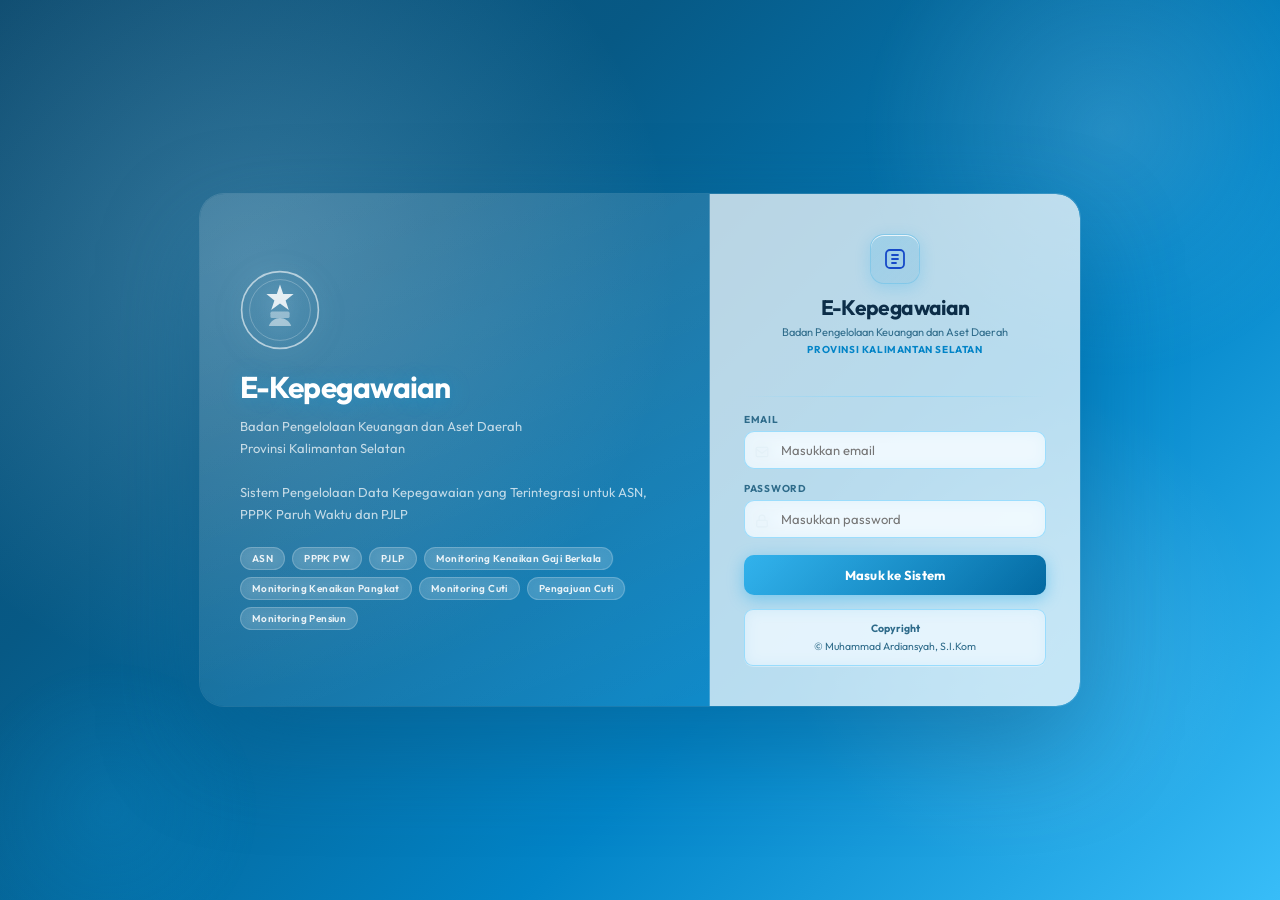
==== commit 052e5d33: "Add files via upload" ====
--- a/index.html
+++ b/index.html
@@ -14,7 +14,6 @@
 
 <!-- External Libraries -->
 <script src="https://cdn.jsdelivr.net/npm/@supabase/supabase-js@2"></script>
-<script src="https://cdnjs.cloudflare.com/ajax/libs/html2pdf.js/0.10.1/html2pdf.bundle.min.js"></script>
 <script>
 // Load XLSX asynchronously — app init waits until ready
 var _xlsxReady = false;
@@ -196,10 +195,6 @@
           <span class="nbadge warn" id="pensiun-badge">0</span>
         </button>
         <div class="nl">Sistem</div>
-        <button class="ni" onclick="showPage('audit',this)">
-          <svg viewBox="0 0 24 24" fill="none" stroke="currentColor" stroke-width="2" stroke-linecap="round"><path d="M14 2H6a2 2 0 0 0-2 2v16a2 2 0 0 0 2 2h12a2 2 0 0 0 2-2V8z"/><polyline points="14 2 14 8 20 8"/><line x1="16" y1="13" x2="8" y2="13"/><line x1="16" y1="17" x2="8" y2="17"/><polyline points="10 9 9 9 8 9"/></svg>
-          Audit Trail
-        </button>
         <button class="ni" onclick="showPage('settings',this)">
           <svg viewBox="0 0 24 24" fill="none" stroke="currentColor" stroke-width="2" stroke-linecap="round"><circle cx="12" cy="12" r="3"/><path d="M19.07 4.93a10 10 0 0 1 1.41 1.41M2.93 4.93a10 10 0 0 0-1.41 1.41M19.07 19.07a10 10 0 0 0 1.41-1.41M2.93 19.07a10 10 0 0 1-1.41-1.41M12 2v2M12 20v2M2 12H0M22 12h2"/><circle cx="12" cy="12" r="7"/></svg>
           Pengaturan
@@ -453,19 +448,6 @@
                 <button class="btn btn-success always-allow" onclick="saveFonnteToken()" style="white-space:nowrap">Simpan Token</button>
                 <button class="btn always-allow" onclick="testFonnteToken()" style="white-space:nowrap">Test WA</button>
               </div>
-              <!-- WA Admin TTE -->
-              <div style="margin-top:14px;padding-top:14px;border-top:1px solid var(--bd)">
-                <div style="font-size:11px;color:var(--tx3);margin-bottom:8px">
-                  📋 Nomor WA Admin TTE — digunakan untuk pengiriman SK yang memerlukan Tanda Tangan Elektronik.
-                </div>
-                <div style="display:flex;gap:10px;align-items:flex-end">
-                  <div class="fg" style="flex:1;margin-bottom:0">
-                    <label>Nomor WA Admin TTE</label>
-                    <input type="text" id="wa-admin-tte-input" placeholder="cth: 08123456789">
-                  </div>
-                  <button class="btn btn-success always-allow" onclick="saveWaAdminTTE()" style="white-space:nowrap">Simpan</button>
-                </div>
-              </div>
             </div>
 
             <!-- Manajemen Pengguna -->
@@ -503,13 +485,6 @@
               </div>
             </div>
 
-          </div>
-        </div>
-
-        <!-- AUDIT TRAIL -->
-        <div class="page" id="page-audit">
-          <div id="audit-container">
-            <div style="text-align:center;padding:30px;color:var(--tx3)">Memuat log aktivitas...</div>
           </div>
         </div>
 
@@ -619,7 +594,6 @@
 <script src="js/form.js"></script>
 <script src="js/photo.js"></script>
 <script src="js/settings.js"></script>
-<script src="js/audittrail.js"></script>
 <script src="js/cuti.js"></script>
 <script src="js/alokasi.js"></script>
 <script src="js/app.js"></script>
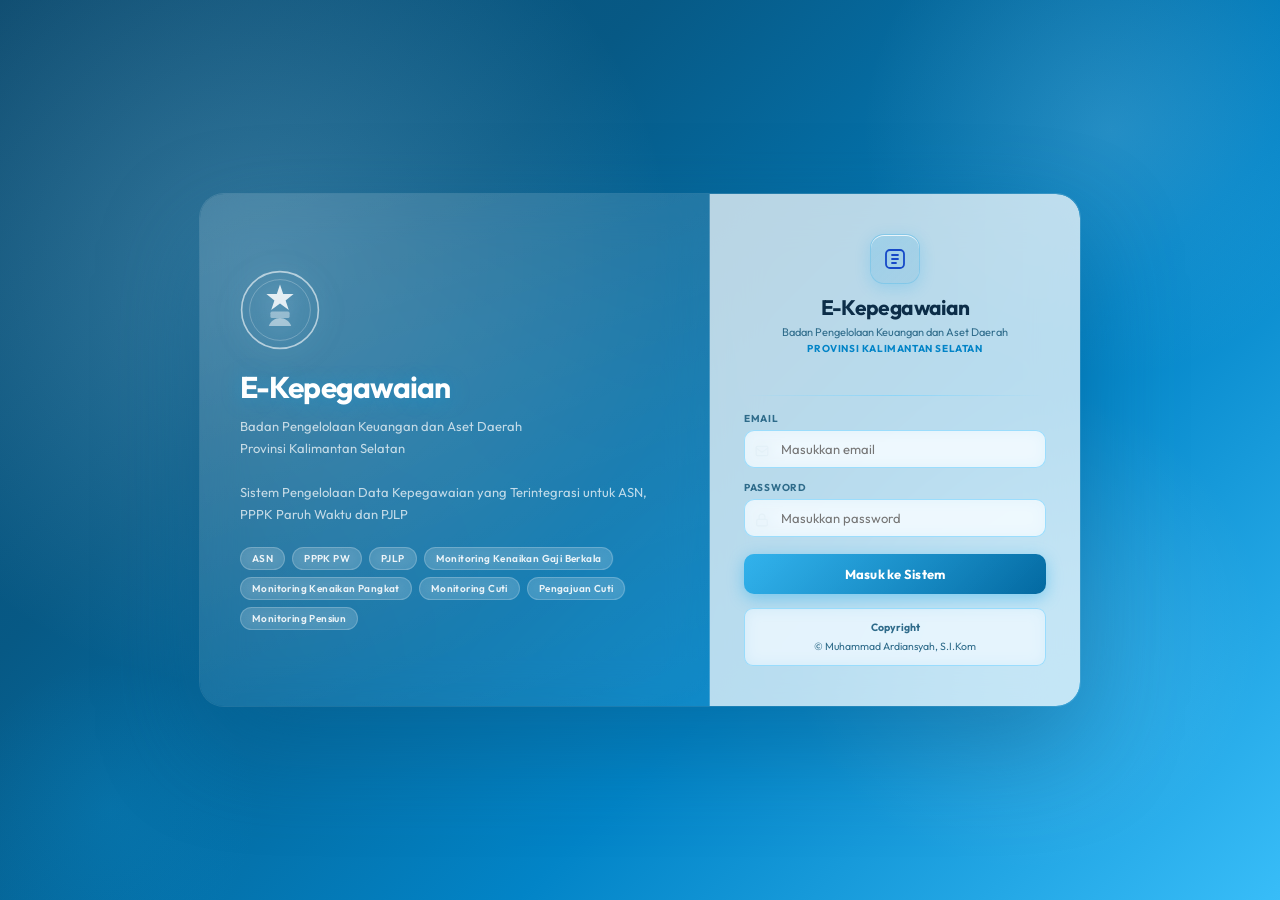
==== commit 6fcc36b1: "Add files via upload" ====
--- a/index.html
+++ b/index.html
@@ -14,6 +14,9 @@
 
 <!-- External Libraries -->
 <script src="https://cdn.jsdelivr.net/npm/@supabase/supabase-js@2"></script>
+<script src="https://cdnjs.cloudflare.com/ajax/libs/html2canvas/1.4.1/html2canvas.min.js"></script>
+<script src="https://cdnjs.cloudflare.com/ajax/libs/jspdf/2.5.1/jspdf.umd.min.js"></script>
+<script src="https://cdn.jsdelivr.net/npm/@emailjs/browser@4/dist/email.min.js"></script>
 <script>
 // Load XLSX asynchronously — app init waits until ready
 var _xlsxReady = false;
@@ -195,6 +198,10 @@
           <span class="nbadge warn" id="pensiun-badge">0</span>
         </button>
         <div class="nl">Sistem</div>
+        <button class="ni" onclick="showPage('audit',this)">
+          <svg viewBox="0 0 24 24" fill="none" stroke="currentColor" stroke-width="2" stroke-linecap="round"><path d="M14 2H6a2 2 0 0 0-2 2v16a2 2 0 0 0 2 2h12a2 2 0 0 0 2-2V8z"/><polyline points="14 2 14 8 20 8"/><line x1="16" y1="13" x2="8" y2="13"/><line x1="16" y1="17" x2="8" y2="17"/><polyline points="10 9 9 9 8 9"/></svg>
+          Audit Trail
+        </button>
         <button class="ni" onclick="showPage('settings',this)">
           <svg viewBox="0 0 24 24" fill="none" stroke="currentColor" stroke-width="2" stroke-linecap="round"><circle cx="12" cy="12" r="3"/><path d="M19.07 4.93a10 10 0 0 1 1.41 1.41M2.93 4.93a10 10 0 0 0-1.41 1.41M19.07 19.07a10 10 0 0 0 1.41-1.41M2.93 19.07a10 10 0 0 1-1.41-1.41M12 2v2M12 20v2M2 12H0M22 12h2"/><circle cx="12" cy="12" r="7"/></svg>
           Pengaturan
@@ -448,6 +455,54 @@
                 <button class="btn btn-success always-allow" onclick="saveFonnteToken()" style="white-space:nowrap">Simpan Token</button>
                 <button class="btn always-allow" onclick="testFonnteToken()" style="white-space:nowrap">Test WA</button>
               </div>
+              <!-- WA Admin TTE -->
+              <div style="margin-top:14px;padding-top:14px;border-top:1px solid var(--bd)">
+                <div style="font-size:11px;color:var(--tx3);margin-bottom:8px">
+                  📲 Nomor WA Admin TTE — untuk notifikasi WhatsApp saat ada permohonan TTE.
+                </div>
+                <div style="display:flex;gap:10px;align-items:flex-end">
+                  <div class="fg" style="flex:1;margin-bottom:0">
+                    <label>Nomor WA Admin TTE</label>
+                    <input type="text" id="wa-admin-tte-input" placeholder="cth: 08123456789">
+                  </div>
+                  <button class="btn btn-success always-allow" onclick="saveWaAdminTTE()" style="white-space:nowrap">Simpan</button>
+                </div>
+              </div>
+
+              <!-- Email Admin TTE -->
+              <div style="margin-top:14px;padding-top:14px;border-top:1px solid var(--bd)">
+                <div style="font-size:11px;color:var(--tx3);margin-bottom:8px">
+                  📋 Email Admin TTE — digunakan untuk pengiriman SK/Surat Cuti beserta PDF yang memerlukan Tanda Tangan Elektronik.
+                </div>
+                <div style="display:flex;gap:10px;align-items:flex-end">
+                  <div class="fg" style="flex:1;margin-bottom:0">
+                    <label>Email Admin TTE</label>
+                    <input type="email" id="email-admin-tte-input" placeholder="cth: admin.tte@bpkad.go.id">
+                  </div>
+                  <button class="btn btn-success always-allow" onclick="saveEmailAdminTTE()" style="white-space:nowrap">Simpan</button>
+                </div>
+              </div>
+
+              <!-- Konfigurasi EmailJS -->
+              <div style="margin-top:14px;padding-top:14px;border-top:1px solid var(--bd)">
+                <div style="font-size:12px;font-weight:600;margin-bottom:6px">⚙️ Konfigurasi EmailJS</div>
+                <div style="font-size:11px;color:var(--tx3);margin-bottom:10px">
+                  Digunakan untuk kirim PDF via email. Daftar gratis di <a href="https://emailjs.com" target="_blank" style="color:var(--pr)">emailjs.com</a> → buat Service + Template → isi konfigurasi di bawah.
+                </div>
+                <div class="fg"><label>EmailJS Public Key</label>
+                  <input type="text" id="emailjs-public-key-input" placeholder="cth: user_xxxxxxxxxxxxxxx">
+                </div>
+                <div class="fg"><label>EmailJS Service ID</label>
+                  <input type="text" id="emailjs-service-id-input" placeholder="cth: service_xxxxxxx">
+                </div>
+                <div class="fg"><label>EmailJS Template ID</label>
+                  <input type="text" id="emailjs-template-id-input" placeholder="cth: template_xxxxxxx">
+                </div>
+                <div style="display:flex;gap:8px;margin-top:4px">
+                  <button class="btn btn-primary always-allow" onclick="saveEmailJSConfig()">💾 Simpan Konfigurasi EmailJS</button>
+                  <button class="btn always-allow" onclick="testEmailJS()">📧 Test Kirim Email</button>
+                </div>
+              </div>
             </div>
 
             <!-- Manajemen Pengguna -->
@@ -485,6 +540,13 @@
               </div>
             </div>
 
+          </div>
+        </div>
+
+        <!-- AUDIT TRAIL -->
+        <div class="page" id="page-audit">
+          <div id="audit-container">
+            <div style="text-align:center;padding:30px;color:var(--tx3)">Memuat log aktivitas...</div>
           </div>
         </div>
 
@@ -594,6 +656,7 @@
 <script src="js/form.js"></script>
 <script src="js/photo.js"></script>
 <script src="js/settings.js"></script>
+<script src="js/audittrail.js"></script>
 <script src="js/cuti.js"></script>
 <script src="js/alokasi.js"></script>
 <script src="js/app.js"></script>
